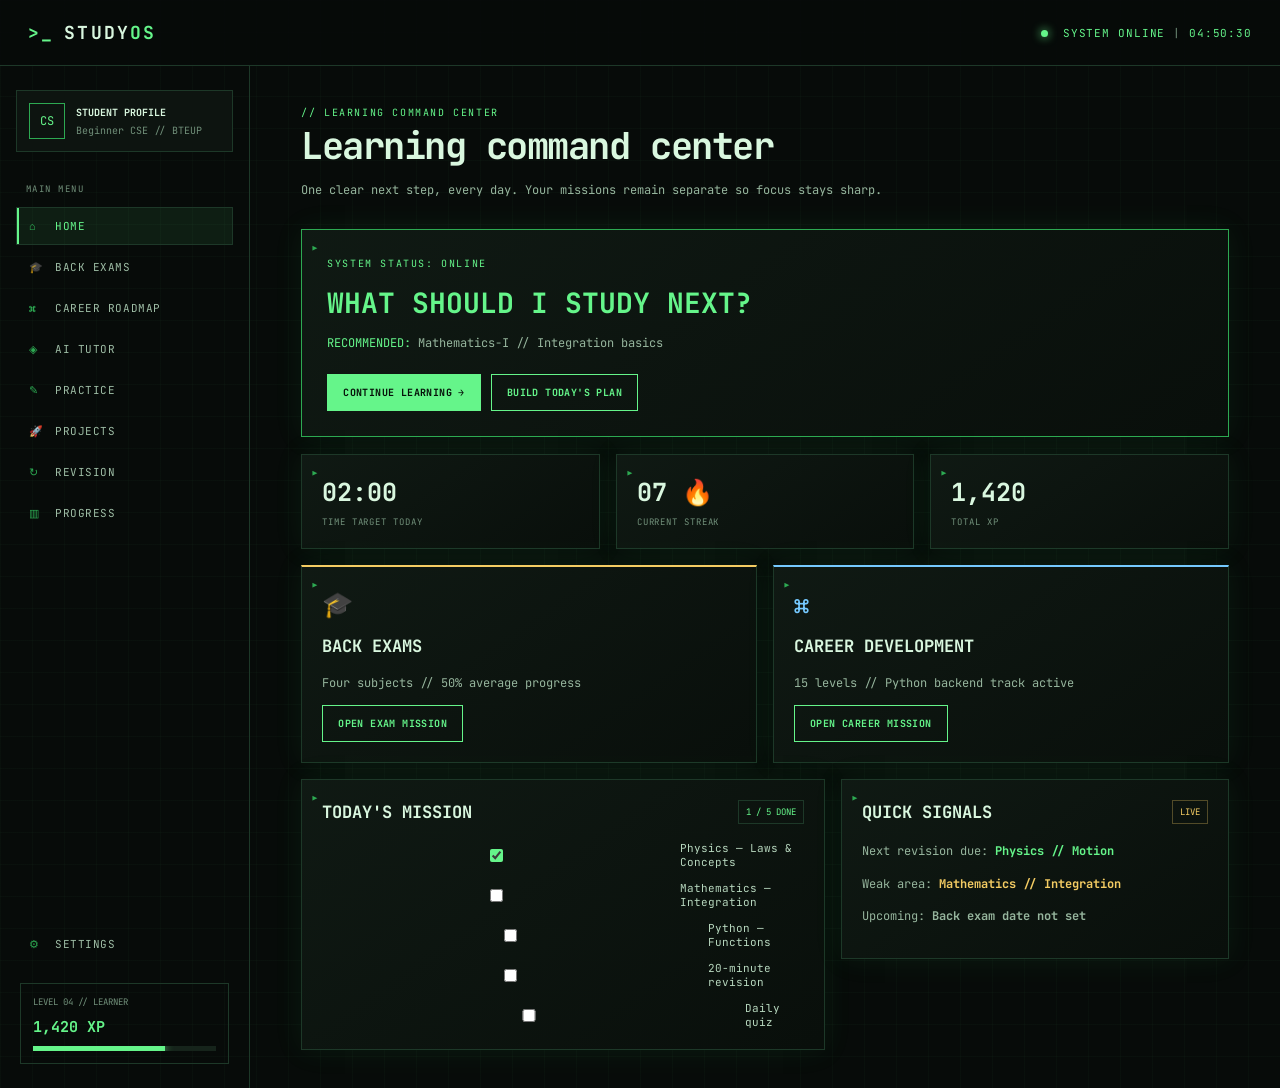
==== android/app/src/main/assets/index.html @ 4425b126 "Add Android APK release build" ====
<!doctype html>
<html lang="en">
<head>
  <meta charset="UTF-8">
  <meta name="viewport" content="width=device-width, initial-scale=1.0">
  <meta name="description" content="StudyOS - BTEUP exam preparation and computer science career development dashboard">
  <title>StudyOS // Learning Command Center</title>
  <link rel="preconnect" href="https://fonts.googleapis.com">
  <link rel="preconnect" href="https://fonts.gstatic.com" crossorigin>
  <link href="https://fonts.googleapis.com/css2?family=JetBrains+Mono:wght@400;500;600;700&display=swap" rel="stylesheet">
  <link rel="stylesheet" href="style.css">
</head>
<body>
  <div class="app-shell">
    <header class="topbar">
      <button class="brand" data-view="home" aria-label="Go to home">
        <span class="brand-mark">&gt;_</span>
        <span>STUDY<span class="accent">OS</span></span>
      </button>
      <div class="system-readout"><span class="status-dot"></span> SYSTEM ONLINE <span class="muted">|</span> <span id="clock">--:--:--</span></div>
      <button class="icon-button" id="menuToggle" aria-label="Toggle navigation">☰</button>
    </header>

    <div class="layout">
      <aside class="sidebar" id="sidebar">
        <div class="profile-card">
          <div class="avatar">CS</div>
          <div><strong>STUDENT PROFILE</strong><small>Beginner CSE // BTEUP</small></div>
        </div>
        <p class="nav-label">MAIN MENU</p>
        <nav>
          <button class="nav-item active" data-view="home"><span>⌂</span> HOME</button>
          <button class="nav-item" data-view="exams"><span>🎓</span> BACK EXAMS</button>
          <button class="nav-item" data-view="career"><span>⌘</span> CAREER ROADMAP</button>
          <button class="nav-item" data-view="tutor"><span>◈</span> AI TUTOR</button>
          <button class="nav-item" data-view="practice"><span>✎</span> PRACTICE</button>
          <button class="nav-item" data-view="projects"><span>🚀</span> PROJECTS</button>
          <button class="nav-item" data-view="revision"><span>↻</span> REVISION</button>
          <button class="nav-item" data-view="progress"><span>▥</span> PROGRESS</button>
        </nav>
        <div class="sidebar-footer">
          <button class="nav-item" data-view="settings"><span>⚙</span> SETTINGS</button>
          <div class="level-card"><span>LEVEL 04 // LEARNER</span><strong><span id="xpValue">1,420</span> XP</strong><div class="progress-track"><i style="width: 72%"></i></div></div>
        </div>
      </aside>

      <main class="content" id="content"></main>
    </div>
  </div>
  <div class="toast" id="toast" role="status"></div>
  <script src="app.js"></script>
</body>
</html>
---- android/app/src/main/assets/style.css ----
:root {
  --bg: #070b09;
  --panel: #0d1410;
  --panel-2: #101a14;
  --line: #1d3828;
  --text: #d9f7df;
  --muted: #71907a;
  --green: #65f58a;
  --green-dim: #2da952;
  --yellow: #f4cc63;
  --red: #ff7272;
  --blue: #75c9ff;
  --shadow: 0 0 28px rgba(55, 221, 103, .08);
}
* { box-sizing: border-box; }
html, body { margin: 0; min-height: 100%; background: var(--bg); color: var(--text); font-family: "JetBrains Mono", Consolas, monospace; }
body { background-image: linear-gradient(rgba(101,245,138,.025) 1px, transparent 1px), linear-gradient(90deg, rgba(101,245,138,.025) 1px, transparent 1px); background-size: 32px 32px; }
button, input, select, textarea { font: inherit; }
button { cursor: pointer; }
.app-shell { min-height: 100vh; }
.topbar { align-items: center; border-bottom: 1px solid var(--line); display: flex; height: 66px; justify-content: space-between; padding: 0 28px; background: rgba(7,11,9,.9); position: sticky; top: 0; z-index: 5; }
.brand { background: none; border: 0; color: var(--text); display: flex; font-size: 18px; font-weight: 700; gap: 10px; letter-spacing: .12em; padding: 0; }
.brand-mark, .accent { color: var(--green); }
.system-readout { color: var(--green); font-size: 11px; letter-spacing: .08em; }
.status-dot { background: var(--green); border-radius: 50%; box-shadow: 0 0 10px var(--green); display: inline-block; height: 7px; margin-right: 7px; width: 7px; }
.muted, small { color: var(--muted); }
.icon-button { background: none; border: 1px solid var(--line); color: var(--green); display: none; padding: 7px 10px; }
.layout { display: flex; min-height: calc(100vh - 66px); }
.sidebar { border-right: 1px solid var(--line); display: flex; flex-direction: column; padding: 24px 16px; width: 250px; flex-shrink: 0; }
.profile-card { align-items: center; background: var(--panel); border: 1px solid var(--line); display: flex; gap: 11px; padding: 12px; }
.profile-card strong, .profile-card small { display: block; font-size: 10px; }
.profile-card small { margin-top: 5px; }
.avatar { align-items: center; border: 1px solid var(--green-dim); color: var(--green); display: flex; font-size: 12px; height: 36px; justify-content: center; width: 36px; }
.nav-label { color: var(--muted); font-size: 9px; letter-spacing: .16em; margin: 30px 10px 10px; }
nav { display: grid; gap: 3px; }
.nav-item { background: none; border: 1px solid transparent; color: #9ebda5; display: flex; font-size: 11px; gap: 12px; letter-spacing: .05em; padding: 11px 12px; text-align: left; width: 100%; }
.nav-item span { color: var(--green-dim); width: 14px; }
.nav-item:hover, .nav-item.active { background: rgba(101,245,138,.08); border-color: var(--line); color: var(--green); }
.nav-item.active { box-shadow: inset 2px 0 var(--green); }
.sidebar-footer { margin-top: auto; }
.level-card { border: 1px solid var(--line); color: var(--muted); font-size: 9px; margin: 20px 4px 0; padding: 12px; }
.level-card strong { color: var(--green); display: block; font-size: 15px; margin: 9px 0; }
.progress-track { background: #16241b; height: 5px; overflow: hidden; }
.progress-track i { background: var(--green); box-shadow: 0 0 8px var(--green); display: block; height: 100%; }
.content { max-width: 1400px; padding: 38px clamp(20px, 4vw, 58px); width: 100%; }
.eyebrow { color: var(--green); font-size: 10px; letter-spacing: .16em; margin: 0 0 10px; }
h1 { font-size: clamp(24px, 3vw, 37px); letter-spacing: -.04em; margin: 0 0 10px; }
h2 { font-size: 17px; margin: 0 0 16px; }
h3 { font-size: 13px; margin: 0 0 8px; }
p { color: #96b59d; font-size: 12px; line-height: 1.7; }
.page-head { align-items: flex-end; display: flex; justify-content: space-between; margin-bottom: 29px; }
.page-head p { margin: 0; }
.grid { display: grid; gap: 16px; }
.grid-2 { grid-template-columns: repeat(2, minmax(0, 1fr)); }
.grid-3 { grid-template-columns: repeat(3, minmax(0, 1fr)); }
.card { background: linear-gradient(145deg, rgba(16,26,20,.95), rgba(9,15,11,.95)); border: 1px solid var(--line); box-shadow: var(--shadow); padding: 20px; position: relative; }
.card:before { color: var(--green-dim); content: "▸"; left: 8px; position: absolute; top: 8px; }
.card > * { position: relative; }
.card-title { align-items: center; display: flex; justify-content: space-between; margin-bottom: 17px; }
.card-title h2 { margin: 0; }
.tag { border: 1px solid var(--line); color: var(--green); font-size: 9px; padding: 5px 7px; }
.tag.warn { color: var(--yellow); border-color: rgba(244,204,99,.3); }
.tag.danger { color: var(--red); border-color: rgba(255,114,114,.3); }
.hero { border-color: var(--green-dim); margin-bottom: 17px; padding: 25px; }
.hero .big-status { color: var(--green); font-size: clamp(18px, 3vw, 28px); font-weight: 700; margin: 12px 0; }
.hero-actions { display: flex; gap: 10px; margin-top: 20px; }
.btn { background: var(--green); border: 1px solid var(--green); color: #061009; display: inline-block; font-size: 10px; font-weight: 700; letter-spacing: .04em; padding: 11px 15px; text-decoration: none; }
.btn:hover { box-shadow: 0 0 18px rgba(101,245,138,.3); }
.btn.secondary { background: transparent; color: var(--green); }
.stat { font-size: 25px; font-weight: 700; }
.stat-label { color: var(--muted); font-size: 9px; letter-spacing: .1em; margin-top: 7px; }
.mission-card { min-height: 160px; }
.mission-card.exam { border-top: 2px solid var(--yellow); }
.mission-card.career { border-top: 2px solid var(--blue); }
.mission-card .mission-icon { font-size: 25px; margin-bottom: 14px; }
.mission-card.exam .mission-icon, .exam-color { color: var(--yellow); }
.mission-card.career .mission-icon, .career-color { color: var(--blue); }
.checklist { display: grid; gap: 12px; list-style: none; margin: 0; padding: 0; }
.checklist li { align-items: center; color: #b7d7be; display: flex; font-size: 11px; gap: 10px; }
.checklist input { accent-color: var(--green); }
.split { align-items: start; display: grid; gap: 16px; grid-template-columns: 1.35fr 1fr; }
.subject-card { min-height: 170px; }
.subject-card h3 { color: var(--text); font-size: 14px; }
.subject-card .progress-track { margin: 18px 0 10px; }
.subject-meta { color: var(--muted); font-size: 10px; }
.subject-grid { display: grid; gap: 12px; grid-template-columns: repeat(2, minmax(0, 1fr)); }
.roadmap { display: grid; gap: 0; grid-template-columns: repeat(3, 1fr); }
.roadmap-step { border-left: 1px solid var(--green-dim); min-height: 130px; padding: 16px; position: relative; }
.roadmap-button { background: transparent; color: inherit; cursor: pointer; font: inherit; text-align: left; width: 100%; }
.roadmap-button:hover, .roadmap-button:focus-visible { background: rgba(101,245,138,.06); outline: 1px solid var(--line); }
.roadmap-done h3 { color: var(--green); }
.roadmap-current h3 { color: var(--blue); }
.roadmap-step:before { background: var(--green); border-radius: 50%; box-shadow: 0 0 10px var(--green); content: ""; height: 8px; left: -4px; position: absolute; top: 18px; width: 8px; }
.roadmap-step small { display: block; font-size: 9px; margin-bottom: 12px; }
.roadmap-step p { font-size: 10px; margin: 8px 0 0; }
.lesson-list { display: grid; gap: 7px; }
.lesson { align-items: center; background: rgba(101,245,138,.03); border: 1px solid transparent; display: flex; gap: 12px; padding: 10px; }
.lesson:hover { border-color: var(--line); }
.lesson .num { color: var(--muted); font-size: 10px; }
.topic-note { display: block; font-size: 9px; margin-top: 4px; }
.lesson.done { color: var(--muted); text-decoration: line-through; }
.lesson.done .num { color: var(--green); }
.priority { font-size: 9px; margin-left: auto; }
.priority.high { color: var(--red); } .priority.medium { color: var(--yellow); } .priority.low { color: var(--green); }
.bar-row { align-items: center; display: grid; gap: 10px; grid-template-columns: 120px 1fr 45px; margin: 15px 0; }
.bar-row label, .bar-row strong { font-size: 10px; }
.bar-row strong { color: var(--green); text-align: right; }
.form-row { display: grid; gap: 12px; grid-template-columns: repeat(2, 1fr); }
label { color: var(--muted); display: block; font-size: 10px; margin-bottom: 7px; }
input, select, textarea { background: #09100b; border: 1px solid var(--line); color: var(--text); padding: 11px; width: 100%; }
textarea { min-height: 110px; resize: vertical; }
.code-block { background: #050906; border: 1px solid var(--line); color: var(--green); font-family: inherit; font-size: 11px; line-height: 1.7; margin: 0 0 20px; overflow-x: auto; padding: 14px; white-space: pre-wrap; }
.chat { display: flex; flex-direction: column; height: 470px; }
.chat-log { display: grid; flex: 1; gap: 13px; overflow: auto; padding: 5px 0 20px; }
.bubble { border-left: 2px solid var(--green-dim); color: #b5d8bb; font-size: 11px; line-height: 1.7; padding: 10px 13px; }
.bubble.user { border-color: var(--blue); color: #b7daf0; justify-self: end; max-width: 80%; }
.chat-form { display: flex; gap: 8px; }
.chat-form input { flex: 1; }
.notice { border-left: 2px solid var(--yellow); color: #d9c887; font-size: 11px; line-height: 1.6; padding: 11px 14px; }
.toast { background: var(--green); bottom: 20px; color: #061009; display: none; font-size: 11px; font-weight: 700; padding: 12px 16px; position: fixed; right: 20px; z-index: 10; }
.toast.show { display: block; }
@media (max-width: 900px) { .sidebar { width: 215px; } .roadmap { grid-template-columns: repeat(2, 1fr); } }
@media (max-width: 700px) {
  .topbar { padding: 0 16px; } .system-readout { font-size: 9px; } .icon-button { display: block; }
  .sidebar { background: var(--bg); display: none; position: fixed; top: 66px; bottom: 0; z-index: 4; } .sidebar.open { display: flex; }
  .content { padding: 28px 16px; } .page-head, .split { display: block; } .page-head { margin-bottom: 22px; }
  .page-head .btn { margin-top: 15px; } .grid-2, .grid-3, .subject-grid { grid-template-columns: 1fr; } .roadmap { grid-template-columns: 1fr; }
  .hero-actions { flex-wrap: wrap; } .bar-row { grid-template-columns: 94px 1fr 38px; }
  .lesson .priority { display: none; } .lesson .btn { flex-shrink: 0; }
}
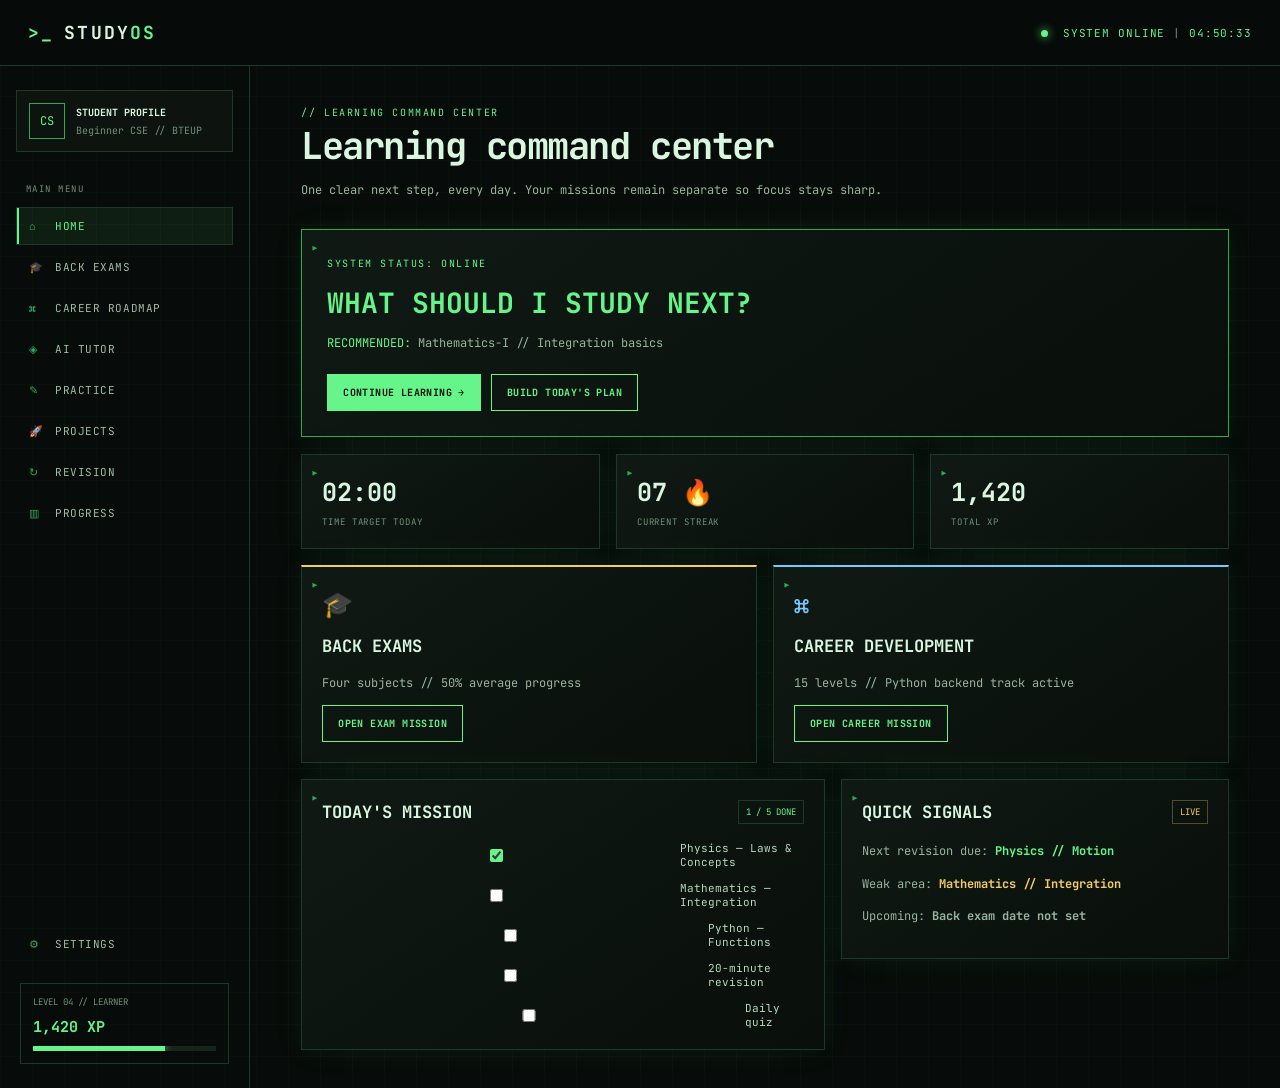
==== commit 6dbb94d6: "Improve Android phone layout and hacker icon" ====
--- a/android/app/src/main/assets/index.html
+++ b/android/app/src/main/assets/index.html
@@ -2,7 +2,7 @@
 <html lang="en">
 <head>
   <meta charset="UTF-8">
-  <meta name="viewport" content="width=device-width, initial-scale=1.0">
+  <meta name="viewport" content="width=device-width, initial-scale=1, maximum-scale=1, viewport-fit=cover">
   <meta name="description" content="StudyOS - BTEUP exam preparation and computer science career development dashboard">
   <title>StudyOS // Learning Command Center</title>
   <link rel="preconnect" href="https://fonts.googleapis.com">
--- a/android/app/src/main/assets/style.css
+++ b/android/app/src/main/assets/style.css
@@ -13,19 +13,19 @@
   --shadow: 0 0 28px rgba(55, 221, 103, .08);
 }
 * { box-sizing: border-box; }
-html, body { margin: 0; min-height: 100%; background: var(--bg); color: var(--text); font-family: "JetBrains Mono", Consolas, monospace; }
+html, body { margin: 0; min-height: 100%; overflow-x: hidden; background: var(--bg); color: var(--text); font-family: "JetBrains Mono", Consolas, monospace; }
 body { background-image: linear-gradient(rgba(101,245,138,.025) 1px, transparent 1px), linear-gradient(90deg, rgba(101,245,138,.025) 1px, transparent 1px); background-size: 32px 32px; }
 button, input, select, textarea { font: inherit; }
 button { cursor: pointer; }
 .app-shell { min-height: 100vh; }
-.topbar { align-items: center; border-bottom: 1px solid var(--line); display: flex; height: 66px; justify-content: space-between; padding: 0 28px; background: rgba(7,11,9,.9); position: sticky; top: 0; z-index: 5; }
+.topbar { align-items: center; border-bottom: 1px solid var(--line); display: flex; height: calc(66px + env(safe-area-inset-top)); justify-content: space-between; padding: env(safe-area-inset-top) 28px 0; background: rgba(7,11,9,.96); position: sticky; top: 0; z-index: 5; }
 .brand { background: none; border: 0; color: var(--text); display: flex; font-size: 18px; font-weight: 700; gap: 10px; letter-spacing: .12em; padding: 0; }
 .brand-mark, .accent { color: var(--green); }
 .system-readout { color: var(--green); font-size: 11px; letter-spacing: .08em; }
 .status-dot { background: var(--green); border-radius: 50%; box-shadow: 0 0 10px var(--green); display: inline-block; height: 7px; margin-right: 7px; width: 7px; }
 .muted, small { color: var(--muted); }
 .icon-button { background: none; border: 1px solid var(--line); color: var(--green); display: none; padding: 7px 10px; }
-.layout { display: flex; min-height: calc(100vh - 66px); }
+.layout { display: flex; min-height: calc(100dvh - 66px - env(safe-area-inset-top)); }
 .sidebar { border-right: 1px solid var(--line); display: flex; flex-direction: column; padding: 24px 16px; width: 250px; flex-shrink: 0; }
 .profile-card { align-items: center; background: var(--panel); border: 1px solid var(--line); display: flex; gap: 11px; padding: 12px; }
 .profile-card strong, .profile-card small { display: block; font-size: 10px; }
@@ -121,9 +121,9 @@
 .toast.show { display: block; }
 @media (max-width: 900px) { .sidebar { width: 215px; } .roadmap { grid-template-columns: repeat(2, 1fr); } }
 @media (max-width: 700px) {
-  .topbar { padding: 0 16px; } .system-readout { font-size: 9px; } .icon-button { display: block; }
-  .sidebar { background: var(--bg); display: none; position: fixed; top: 66px; bottom: 0; z-index: 4; } .sidebar.open { display: flex; }
-  .content { padding: 28px 16px; } .page-head, .split { display: block; } .page-head { margin-bottom: 22px; }
+  .topbar { padding-left: 16px; padding-right: 16px; } .system-readout { font-size: 9px; } .icon-button { display: block; }
+  .sidebar { background: var(--bg); display: none; position: fixed; top: calc(66px + env(safe-area-inset-top)); bottom: 0; z-index: 4; } .sidebar.open { display: flex; }
+  .content { padding: 28px 16px calc(28px + env(safe-area-inset-bottom)); } .page-head, .split { display: block; } .page-head { margin-bottom: 22px; }
   .page-head .btn { margin-top: 15px; } .grid-2, .grid-3, .subject-grid { grid-template-columns: 1fr; } .roadmap { grid-template-columns: 1fr; }
   .hero-actions { flex-wrap: wrap; } .bar-row { grid-template-columns: 94px 1fr 38px; }
   .lesson .priority { display: none; } .lesson .btn { flex-shrink: 0; }
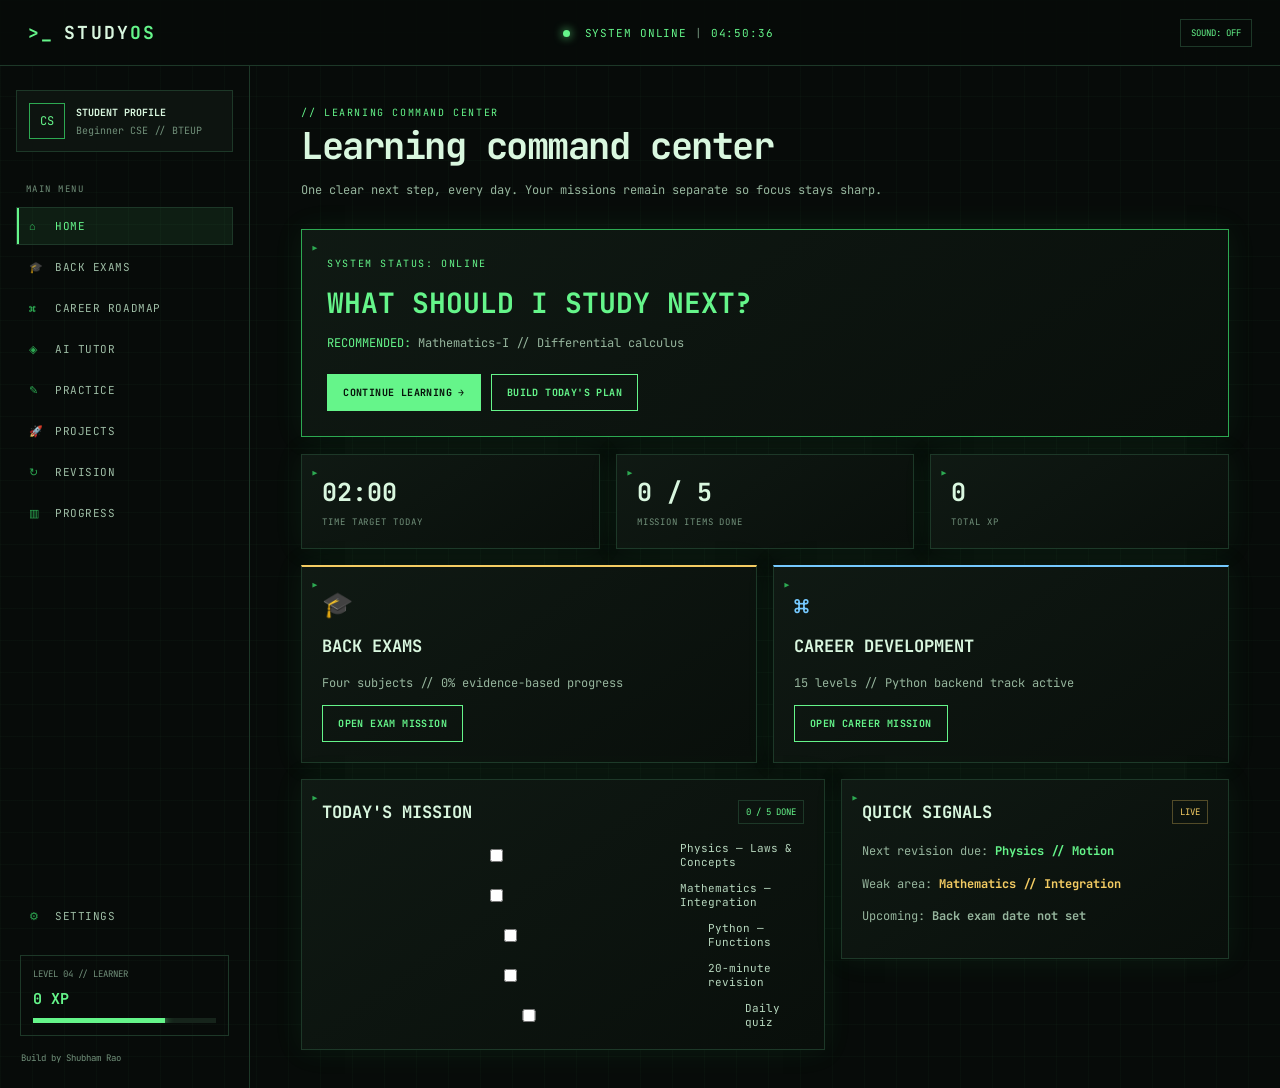
==== commit 82688390: "Sync Android app with current web functionality" ====
--- a/android/app/src/main/assets/index.html
+++ b/android/app/src/main/assets/index.html
@@ -13,12 +13,13 @@
 <body>
   <div class="app-shell">
     <header class="topbar">
+      <button class="icon-button menu-button" id="menuToggle" aria-label="Open navigation" aria-expanded="false">⋮</button>
       <button class="brand" data-view="home" aria-label="Go to home">
         <span class="brand-mark">&gt;_</span>
         <span>STUDY<span class="accent">OS</span></span>
       </button>
       <div class="system-readout"><span class="status-dot"></span> SYSTEM ONLINE <span class="muted">|</span> <span id="clock">--:--:--</span></div>
-      <button class="icon-button" id="menuToggle" aria-label="Toggle navigation">☰</button>
+      <button class="sound-button" id="soundToggle" aria-label="Toggle startup sound">SOUND: OFF</button>
     </header>
 
     <div class="layout">
@@ -41,12 +42,14 @@
         <div class="sidebar-footer">
           <button class="nav-item" data-view="settings"><span>⚙</span> SETTINGS</button>
           <div class="level-card"><span>LEVEL 04 // LEARNER</span><strong><span id="xpValue">1,420</span> XP</strong><div class="progress-track"><i style="width: 72%"></i></div></div>
+          <small class="owner">Build by Shubham Rao</small>
         </div>
       </aside>
 
       <main class="content" id="content"></main>
     </div>
   </div>
+  <button class="nav-backdrop" id="navBackdrop" aria-label="Close navigation"></button>
   <div class="toast" id="toast" role="status"></div>
   <script src="app.js"></script>
 </body>
--- a/android/app/src/main/assets/style.css
+++ b/android/app/src/main/assets/style.css
@@ -24,7 +24,10 @@
 .system-readout { color: var(--green); font-size: 11px; letter-spacing: .08em; }
 .status-dot { background: var(--green); border-radius: 50%; box-shadow: 0 0 10px var(--green); display: inline-block; height: 7px; margin-right: 7px; width: 7px; }
 .muted, small { color: var(--muted); }
-.icon-button { background: none; border: 1px solid var(--line); color: var(--green); display: none; padding: 7px 10px; }
+.icon-button, .sound-button { background: none; border: 1px solid var(--line); color: var(--green); padding: 7px 10px; }
+.sound-button { font-size: 9px; }
+.menu-button { display: none; font-size: 18px; line-height: 1; padding: 5px 10px; }
+.nav-backdrop { display: none; }
 .layout { display: flex; min-height: calc(100dvh - 66px - env(safe-area-inset-top)); }
 .sidebar { border-right: 1px solid var(--line); display: flex; flex-direction: column; padding: 24px 16px; width: 250px; flex-shrink: 0; }
 .profile-card { align-items: center; background: var(--panel); border: 1px solid var(--line); display: flex; gap: 11px; padding: 12px; }
@@ -38,6 +41,7 @@
 .nav-item:hover, .nav-item.active { background: rgba(101,245,138,.08); border-color: var(--line); color: var(--green); }
 .nav-item.active { box-shadow: inset 2px 0 var(--green); }
 .sidebar-footer { margin-top: auto; }
+.owner { display:block; color:var(--muted); font-size:9px; margin:16px 5px 0; }
 .level-card { border: 1px solid var(--line); color: var(--muted); font-size: 9px; margin: 20px 4px 0; padding: 12px; }
 .level-card strong { color: var(--green); display: block; font-size: 15px; margin: 9px 0; }
 .progress-track { background: #16241b; height: 5px; overflow: hidden; }
@@ -121,8 +125,10 @@
 .toast.show { display: block; }
 @media (max-width: 900px) { .sidebar { width: 215px; } .roadmap { grid-template-columns: repeat(2, 1fr); } }
 @media (max-width: 700px) {
-  .topbar { padding-left: 16px; padding-right: 16px; } .system-readout { font-size: 9px; } .icon-button { display: block; }
-  .sidebar { background: var(--bg); display: none; position: fixed; top: calc(66px + env(safe-area-inset-top)); bottom: 0; z-index: 4; } .sidebar.open { display: flex; }
+  .topbar { padding-left: 16px; padding-right: 16px; gap:9px; } .system-readout { font-size: 9px; } .menu-button { display: block; order:-1; }
+  .brand { font-size:15px; } .sound-button { font-size:8px; padding:6px; } .sidebar { background: var(--bg); box-shadow:12px 0 32px rgba(0,0,0,.35); display: none; left:0; position: fixed; top: calc(66px + env(safe-area-inset-top)); bottom: 0; z-index: 4; } .sidebar.open { display: flex; }
+  .nav-backdrop { background: rgba(0,0,0,.55); border: 0; inset: calc(66px + env(safe-area-inset-top)) 0 0 0; position: fixed; z-index: 3; }
+  body:has(.sidebar.open) .nav-backdrop { display: block; }
   .content { padding: 28px 16px calc(28px + env(safe-area-inset-bottom)); } .page-head, .split { display: block; } .page-head { margin-bottom: 22px; }
   .page-head .btn { margin-top: 15px; } .grid-2, .grid-3, .subject-grid { grid-template-columns: 1fr; } .roadmap { grid-template-columns: 1fr; }
   .hero-actions { flex-wrap: wrap; } .bar-row { grid-template-columns: 94px 1fr 38px; }
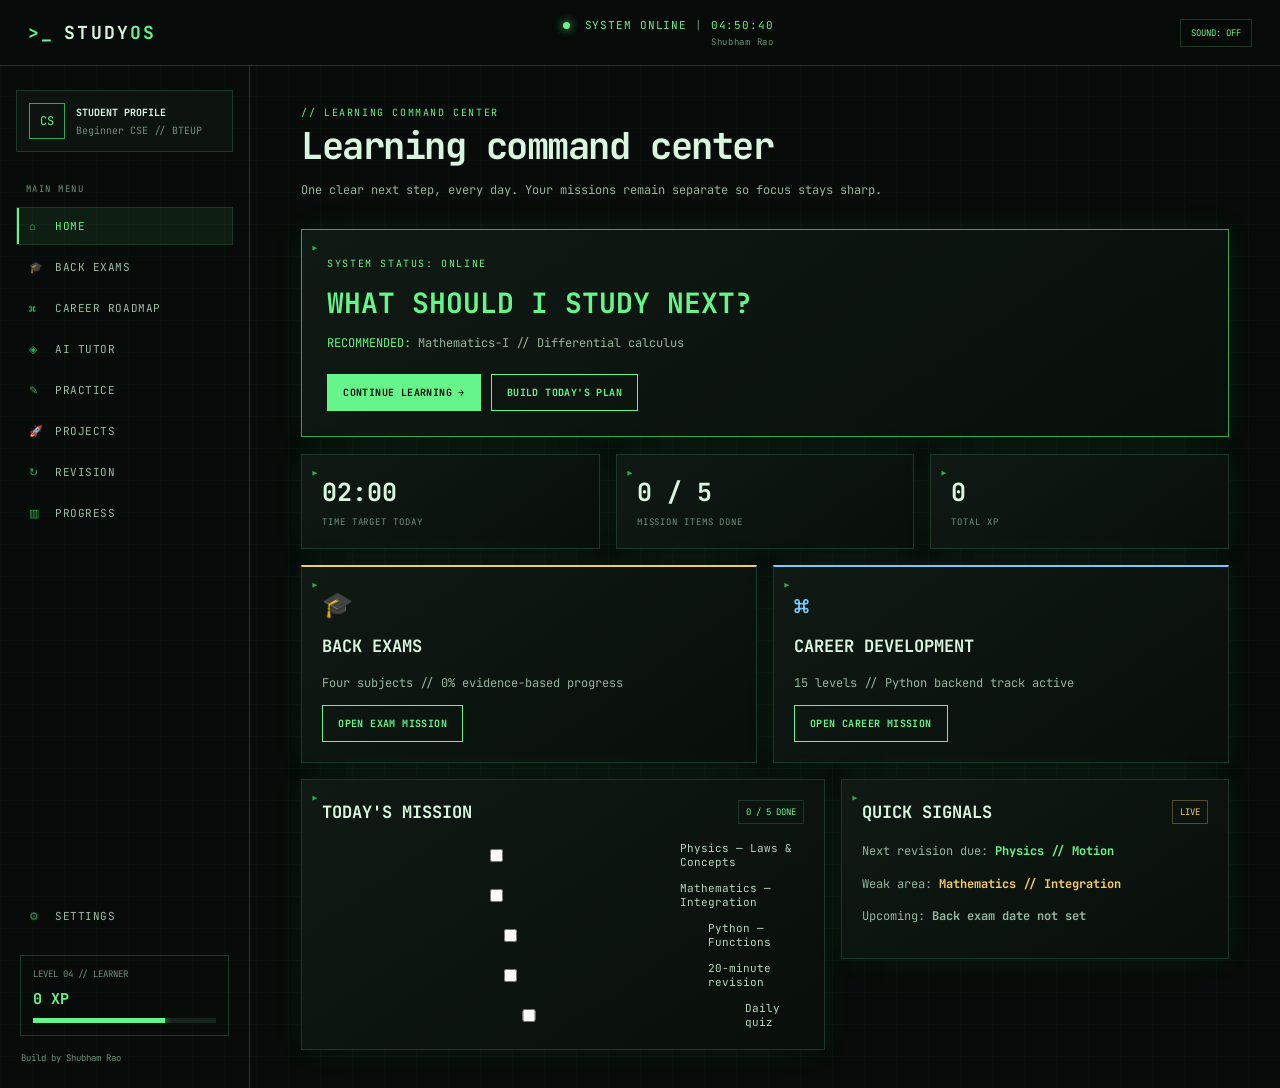
==== commit 35bd6a3a: "Show owner name below system clock" ====
--- a/android/app/src/main/assets/index.html
+++ b/android/app/src/main/assets/index.html
@@ -18,7 +18,7 @@
         <span class="brand-mark">&gt;_</span>
         <span>STUDY<span class="accent">OS</span></span>
       </button>
-      <div class="system-readout"><span class="status-dot"></span> SYSTEM ONLINE <span class="muted">|</span> <span id="clock">--:--:--</span></div>
+      <div class="system-readout"><span class="status-dot"></span> SYSTEM ONLINE <span class="muted">|</span> <span id="clock">--:--:--</span><small class="topbar-owner">Shubham Rao</small></div>
       <button class="sound-button" id="soundToggle" aria-label="Toggle startup sound">SOUND: OFF</button>
     </header>
 
--- a/android/app/src/main/assets/style.css
+++ b/android/app/src/main/assets/style.css
@@ -22,6 +22,7 @@
 .brand { background: none; border: 0; color: var(--text); display: flex; font-size: 18px; font-weight: 700; gap: 10px; letter-spacing: .12em; padding: 0; }
 .brand-mark, .accent { color: var(--green); }
 .system-readout { color: var(--green); font-size: 11px; letter-spacing: .08em; }
+.topbar-owner { display: block; font-size: 9px; letter-spacing: .08em; margin-top: 4px; text-align: right; }
 .status-dot { background: var(--green); border-radius: 50%; box-shadow: 0 0 10px var(--green); display: inline-block; height: 7px; margin-right: 7px; width: 7px; }
 .muted, small { color: var(--muted); }
 .icon-button, .sound-button { background: none; border: 1px solid var(--line); color: var(--green); padding: 7px 10px; }
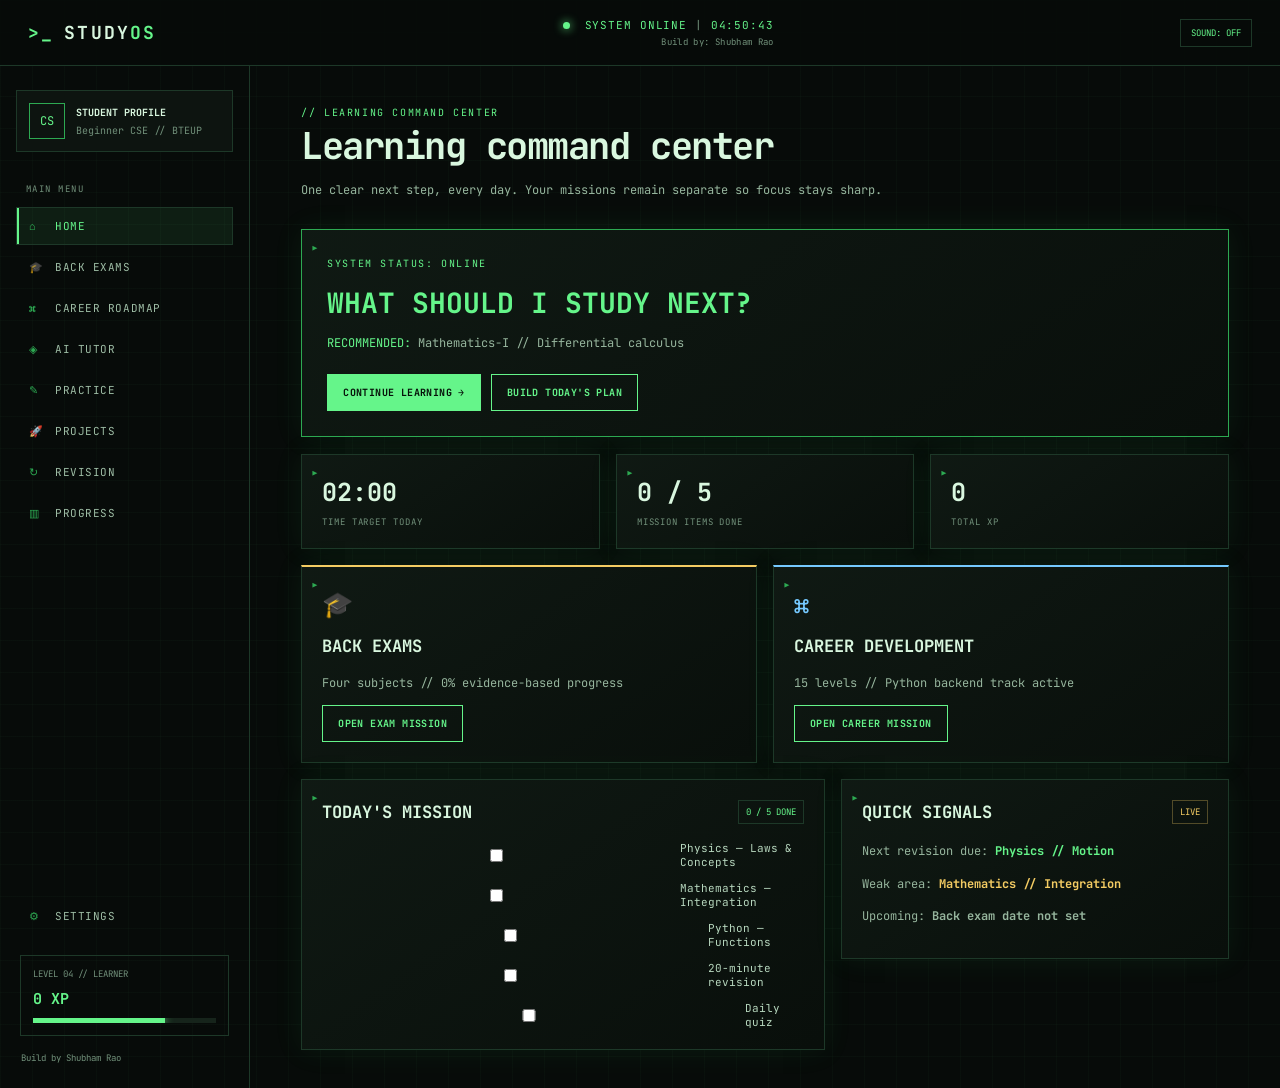
==== commit fe6e260a: "Show owner credit below system time" ====
--- a/android/app/src/main/assets/index.html
+++ b/android/app/src/main/assets/index.html
@@ -18,7 +18,7 @@
         <span class="brand-mark">&gt;_</span>
         <span>STUDY<span class="accent">OS</span></span>
       </button>
-      <div class="system-readout"><span class="status-dot"></span> SYSTEM ONLINE <span class="muted">|</span> <span id="clock">--:--:--</span><small class="topbar-owner">Shubham Rao</small></div>
+      <div class="system-readout"><span class="status-dot"></span> SYSTEM ONLINE <span class="muted">|</span> <span id="clock">--:--:--</span><small class="topbar-owner">Build by: Shubham Rao</small></div>
       <button class="sound-button" id="soundToggle" aria-label="Toggle startup sound">SOUND: OFF</button>
     </header>
 
--- a/android/app/src/main/assets/style.css
+++ b/android/app/src/main/assets/style.css
@@ -22,7 +22,7 @@
 .brand { background: none; border: 0; color: var(--text); display: flex; font-size: 18px; font-weight: 700; gap: 10px; letter-spacing: .12em; padding: 0; }
 .brand-mark, .accent { color: var(--green); }
 .system-readout { color: var(--green); font-size: 11px; letter-spacing: .08em; }
-.topbar-owner { display: block; font-size: 9px; letter-spacing: .08em; margin-top: 4px; text-align: right; }
+.topbar-owner { color: var(--muted); display: block; font-size: 9px; letter-spacing: .04em; margin-top: 4px; text-align: right; }
 .status-dot { background: var(--green); border-radius: 50%; box-shadow: 0 0 10px var(--green); display: inline-block; height: 7px; margin-right: 7px; width: 7px; }
 .muted, small { color: var(--muted); }
 .icon-button, .sound-button { background: none; border: 1px solid var(--line); color: var(--green); padding: 7px 10px; }
